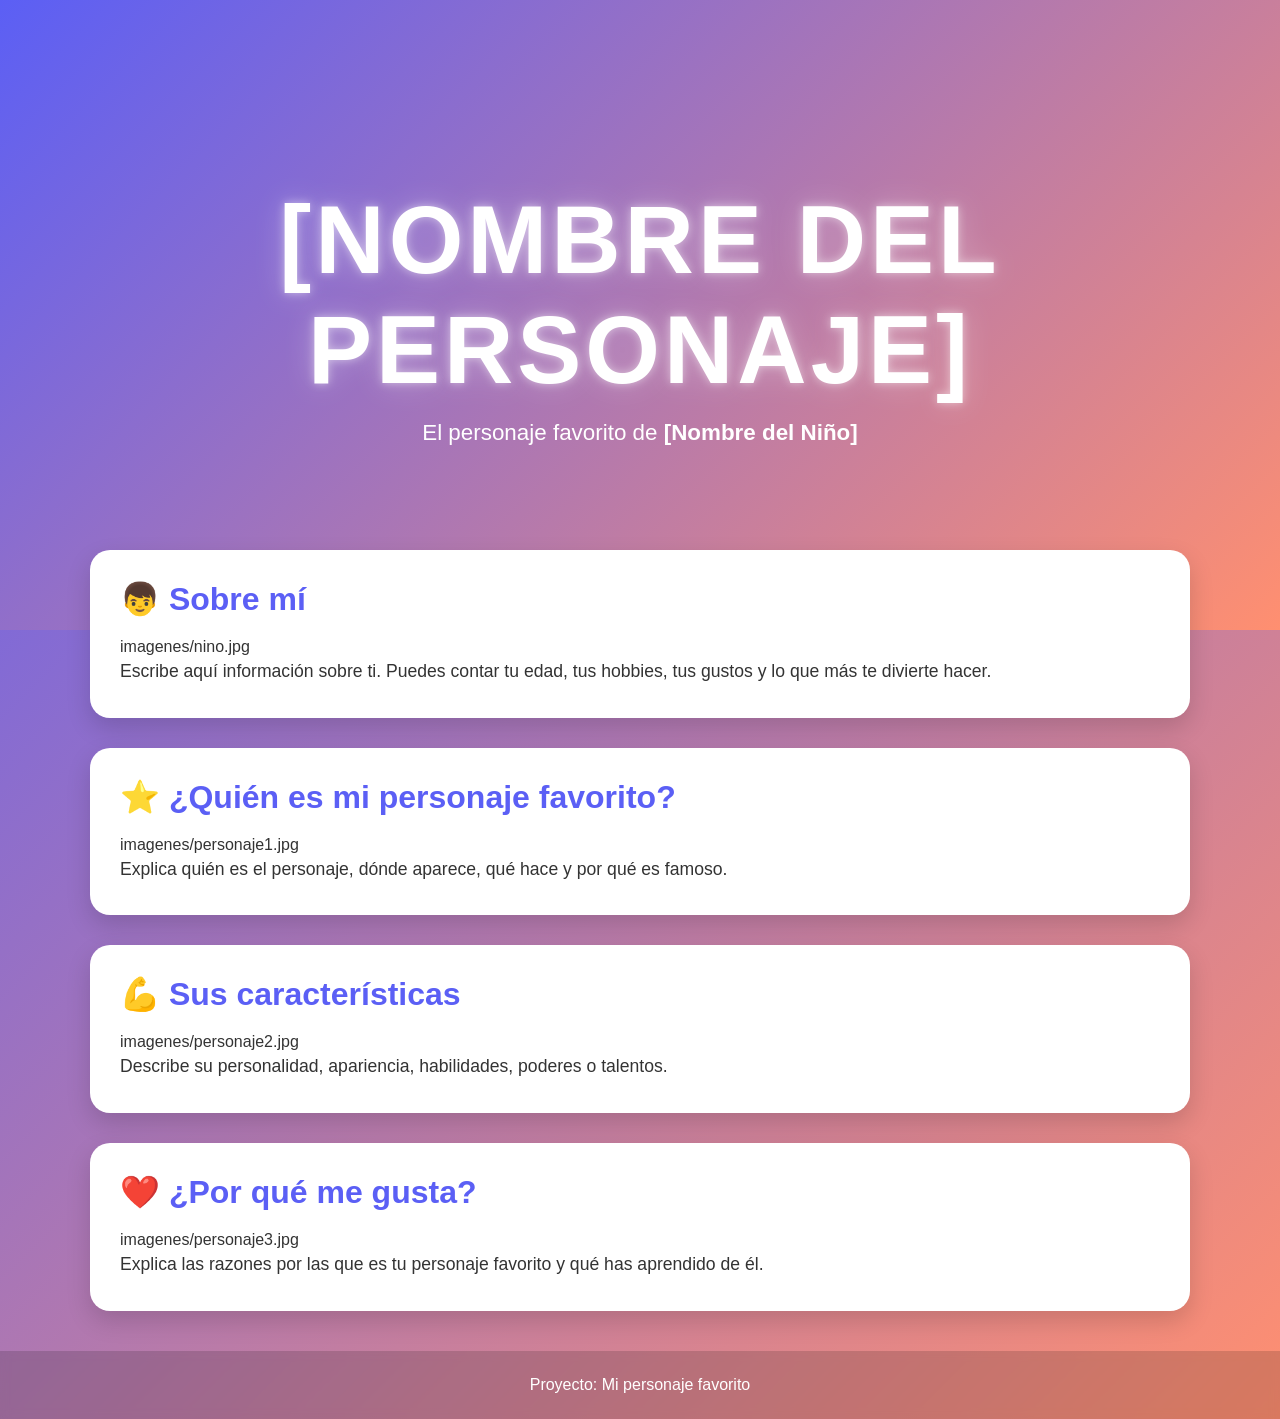
==== docs/personajeFavorito/index.html @ 3647818c "Automated update" ====
<!DOCTYPE html>
<html lang="es">

<head>
    <meta charset="UTF-8">
    <meta name="viewport" content="width=device-width, initial-scale=1.0">
    <title>[Nombre del Personaje]</title>
    <link rel="stylesheet" href="style.css">
</head>

<body>

    <header class="hero">
        <div class="hero-content">
            <h1>[NOMBRE DEL PERSONAJE]</h1>
            <p>El personaje favorito de <strong>[Nombre del Niño]</strong></p>
        </div>
    </header>

    <main>

        <section class="card">
            <h2>👦 Sobre mí</h2>
            imagenes/nino.jpg

            <p>
                Escribe aquí información sobre ti.
                Puedes contar tu edad, tus hobbies,
                tus gustos y lo que más te divierte hacer.
            </p>
        </section>

        <section class="card">
            <h2>⭐ ¿Quién es mi personaje favorito?</h2>
            imagenes/personaje1.jpg

            <p>
                Explica quién es el personaje, dónde aparece,
                qué hace y por qué es famoso.
            </p>
        </section>

        <section class="card">
            <h2>💪 Sus características</h2>
            imagenes/personaje2.jpg

            <p>
                Describe su personalidad, apariencia,
                habilidades, poderes o talentos.
            </p>
        </section>

        <section class="card">
            <h2>❤️ ¿Por qué me gusta?</h2>
            imagenes/personaje3.jpg

            <p>
                Explica las razones por las que es tu personaje favorito
                y qué has aprendido de él.
            </p>
        </section>

    </main>

    <footer>
        <p>Proyecto: Mi personaje favorito</p>
    </footer>

</body>

</html>
---- docs/personajeFavorito/style.css ----
/*======================================
  PALETA DE COLORES
======================================*/
:root {
    --color-primario: #5b5ff5;
    --color-secundario: #ff8f70;
}

/*======================================
  CONFIGURACIÓN GENERAL
======================================*/
* {
    margin: 0;
    padding: 0;
    box-sizing: border-box;
}

body {
    font-family: "Segoe UI", Arial, sans-serif;

    background: linear-gradient(
        135deg,
        var(--color-primario),
        var(--color-secundario)
    );

    min-height: 100vh;
    color: #333;
}

/*======================================
  HERO
======================================*/
.hero {
    height: 70vh;

    display: flex;
    justify-content: center;
    align-items: center;

    text-align: center;

    background: linear-gradient(
        135deg,
        var(--color-primario),
        var(--color-secundario)
    );

    color: white;
}

.hero-content {
    animation: aparecer 1.5s ease;
}

.hero h1 {
    font-size: clamp(3rem, 8vw, 6rem);
    letter-spacing: 4px;
    text-transform: uppercase;

    text-shadow:
        0 0 10px rgba(255,255,255,.5),
        0 0 30px rgba(255,255,255,.3);

    animation: flotar 3s ease-in-out infinite;
}

.hero p {
    font-size: 1.4rem;
    margin-top: 15px;
}

/*======================================
  CONTENEDOR
======================================*/
main {
    width: 90%;
    max-width: 1100px;

    margin: -80px auto 40px;
}

/*======================================
  TARJETAS
======================================*/
.card {
    background: white;

    margin-bottom: 30px;
    padding: 30px;

    border-radius: 20px;

    box-shadow: 0 10px 25px rgba(0,0,0,.15);

    transition: .3s;
}

.card:hover {
    transform: translateY(-8px);
}

.card h2 {
    color: var(--color-primario);
    margin-bottom: 20px;
    font-size: 2rem;
}

.card img {
    width: 100%;
    max-width: 450px;

    display: block;
    margin: 20px auto;

    border-radius: 15px;

    transition: .4s;
}

.card img:hover {
    transform: scale(1.05);
}

.card p {
    font-size: 1.1rem;
    line-height: 1.8;
}

/*======================================
  FOOTER
======================================*/
footer {
    text-align: center;

    padding: 25px;

    color: white;

    background: rgba(0,0,0,.15);

    backdrop-filter: blur(5px);
}

/*======================================
  ANIMACIONES
======================================*/
@keyframes aparecer {
    from {
        opacity: 0;
        transform: translateY(40px);
    }

    to {
        opacity: 1;
        transform: translateY(0);
    }
}

@keyframes flotar {
    0% {
        transform: translateY(0);
    }

    50% {
        transform: translateY(-10px);
    }

    100% {
        transform: translateY(0);
    }
}

/*======================================
  RESPONSIVE
======================================*/
@media (max-width: 768px) {

    .hero {
        height: 55vh;
    }

    .hero p {
        font-size: 1rem;
    }

    .card {
        padding: 20px;
    }

    .card h2 {
        font-size: 1.5rem;
    }
}
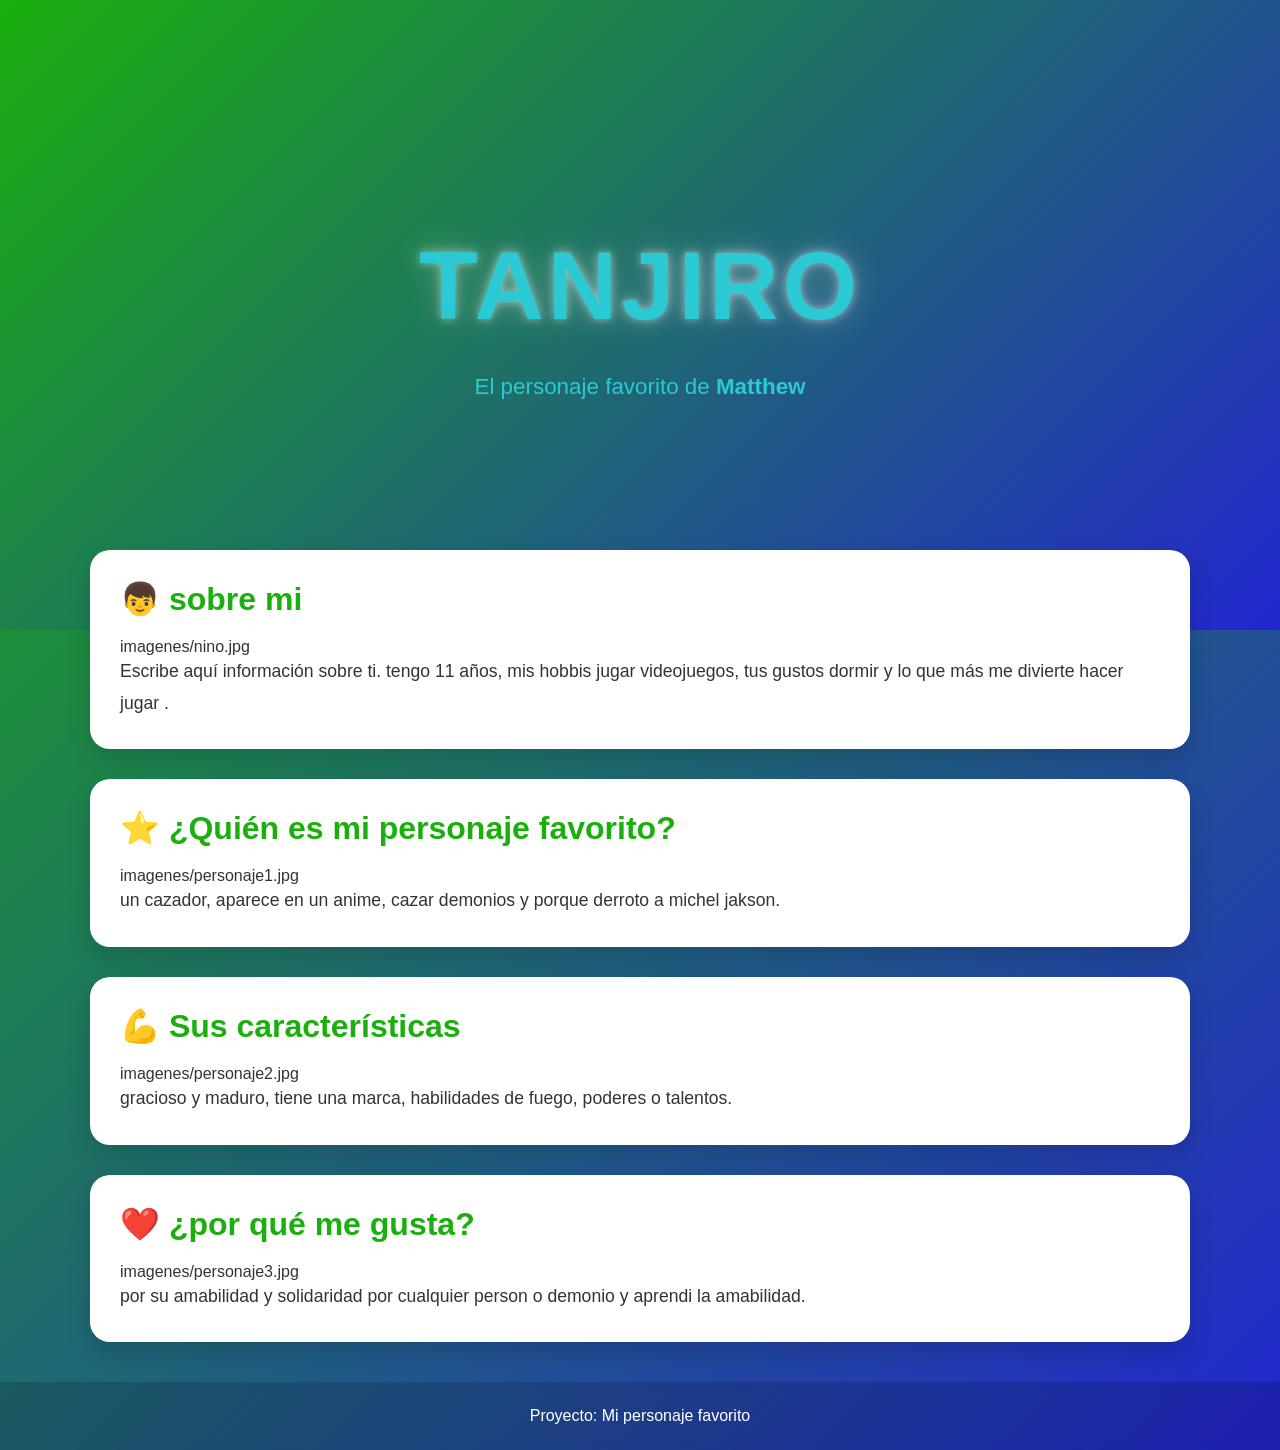
==== commit 86cb16a7: "mi tercer envio" ====
--- a/docs/personajeFavorito/index.html
+++ b/docs/personajeFavorito/index.html
@@ -4,7 +4,7 @@
 <head>
     <meta charset="UTF-8">
     <meta name="viewport" content="width=device-width, initial-scale=1.0">
-    <title>[Nombre del Personaje]</title>
+    <title>Tajiro</title>
     <link rel="stylesheet" href="style.css">
 </head>
 
@@ -12,21 +12,22 @@
 
     <header class="hero">
         <div class="hero-content">
-            <h1>[NOMBRE DEL PERSONAJE]</h1>
-            <p>El personaje favorito de <strong>[Nombre del Niño]</strong></p>
+            <h1>Tanjiro</h1>
+            <img style="width: 200px;" src="https://imgs.search.brave.com/RLUMUlZJcJjMcW0GgTfLRKpFtCYOXRyMiAugN3UlPD0/rs:fit:860:0:0:0/g:ce/aHR0cHM6Ly9taXIt/czMtY2RuLWNmLmJl/aGFuY2UubmV0L3By/b2plY3RzLzQwNC8x/MDRmZTExNTMxMDAx/OTcuWTNKdmNDd3pN/RGd3TERJME1Ea3NN/Q3czT1RJLnBuZw" alt="">
+            <p>El personaje favorito de <strong>Matthew </strong></p>
         </div>
     </header>
 
     <main>
 
         <section class="card">
-            <h2>👦 Sobre mí</h2>
+            <h2>👦 sobre mi</h2>
             imagenes/nino.jpg
 
             <p>
                 Escribe aquí información sobre ti.
-                Puedes contar tu edad, tus hobbies,
-                tus gustos y lo que más te divierte hacer.
+                tengo 11 años, mis hobbis jugar videojuegos,
+                tus gustos dormir y lo que más me divierte hacer jugar .
             </p>
         </section>
 
@@ -35,8 +36,8 @@
             imagenes/personaje1.jpg
 
             <p>
-                Explica quién es el personaje, dónde aparece,
-                qué hace y por qué es famoso.
+                un cazador,  aparece en un anime,
+                cazar demonios y porque derroto a michel jakson.
             </p>
         </section>
 
@@ -45,18 +46,18 @@
             imagenes/personaje2.jpg
 
             <p>
-                Describe su personalidad, apariencia,
-                habilidades, poderes o talentos.
+                gracioso y maduro, tiene una marca,
+                habilidades de fuego, poderes o talentos.
             </p>
         </section>
 
         <section class="card">
-            <h2>❤️ ¿Por qué me gusta?</h2>
+            <h2>❤️ ¿por qué me gusta?</h2>
             imagenes/personaje3.jpg
 
             <p>
-                Explica las razones por las que es tu personaje favorito
-                y qué has aprendido de él.
+                por su amabilidad y solidaridad por cualquier person o demonio
+                y aprendi la amabilidad.
             </p>
         </section>
 
--- a/docs/personajeFavorito/style.css
+++ b/docs/personajeFavorito/style.css
@@ -2,8 +2,8 @@
   PALETA DE COLORES
 ======================================*/
 :root {
-    --color-primario: #5b5ff5;
-    --color-secundario: #ff8f70;
+    --color-primario: #1aaf0d;
+    --color-secundario: #2326cf;
 }
 
 /*======================================
@@ -46,7 +46,7 @@
         var(--color-secundario)
     );
 
-    color: white;
+    color: rgb(43, 201, 212);
 }
 
 .hero-content {
